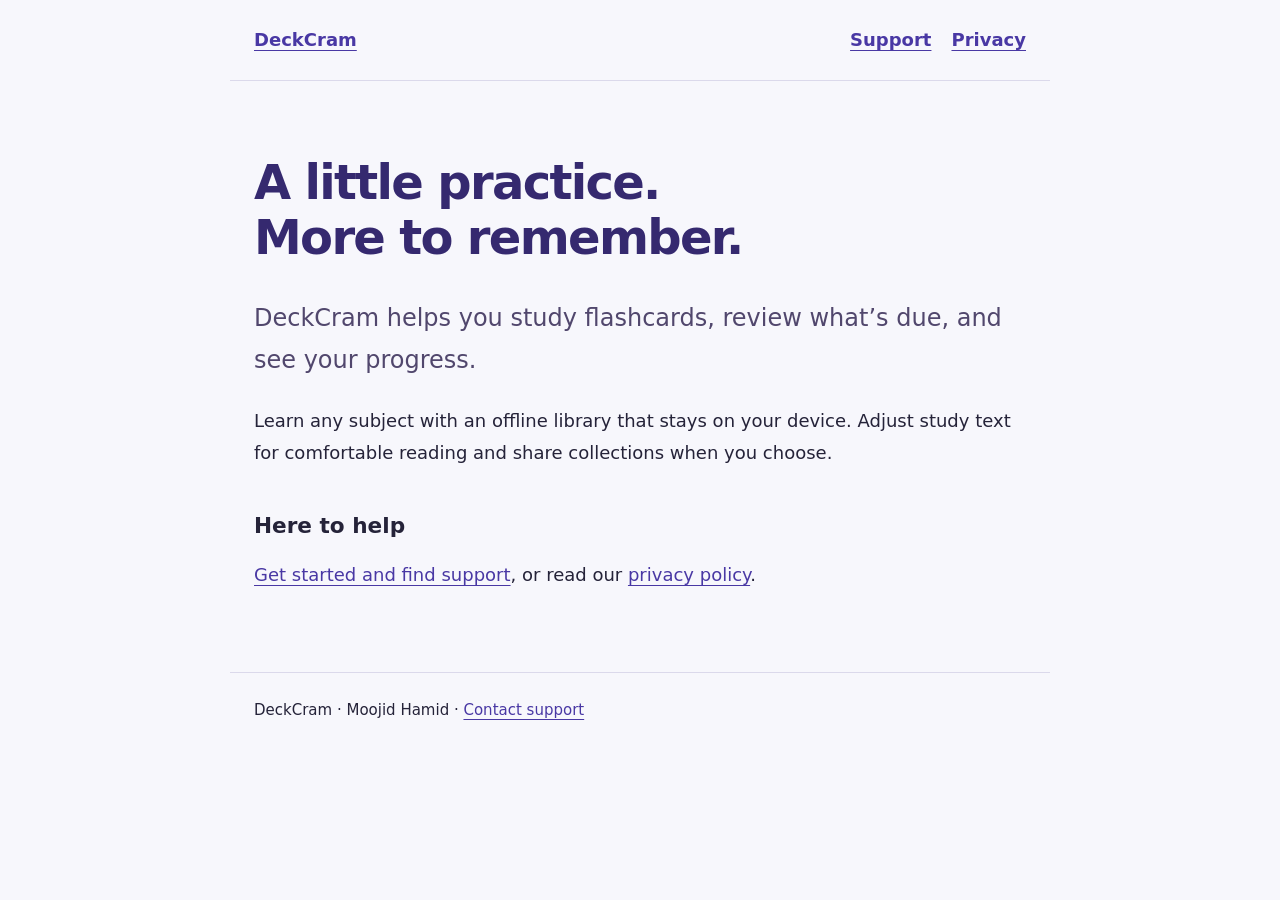
==== index.html @ b6ca06ab "Publish DeckCram support and privacy pages" ====
<!doctype html>
<html lang="en"><head><meta charset="utf-8"><meta name="viewport" content="width=device-width,initial-scale=1"><meta name="description" content="DeckCram flashcards — support and privacy information."><title>Flashcards · DeckCram</title><link rel="stylesheet" href="./style.css"></head>
<body><a class="skip" href="#main">Skip to content</a><header><a href="./">DeckCram</a><nav aria-label="Main"><a href="./support/">Support</a><a href="./privacy/">Privacy</a></nav></header><main id="main"><h1>A little practice.<br>More to remember.</h1><p class="lead">DeckCram helps you study flashcards, review what’s due, and see your progress.</p><p>Learn any subject with an offline library that stays on your device. Adjust study text for comfortable reading and share collections when you choose.</p><h2>Here to help</h2><p><a href="support/">Get started and find support</a>, or read our <a href="privacy/">privacy policy</a>.</p></main><footer>DeckCram · Moojid Hamid · <a href="mailto:moojid@muliamation.com">Contact support</a></footer></body></html>
---- style.css ----
*{box-sizing:border-box}body{margin:0;background:#f7f7fc;color:#252339;font:18px/1.75 system-ui,-apple-system,sans-serif}header,main,footer{max-width:820px;margin:auto;padding:24px}header{display:flex;align-items:center;justify-content:space-between;gap:20px;border-bottom:1px solid #dbd9eb}nav{display:flex;gap:20px;flex-wrap:wrap}a{color:#4938a4;text-underline-offset:4px}a:focus-visible{outline:3px solid #08766c;outline-offset:5px}header a{font-weight:650}h1{font-size:clamp(2rem,6vw,3rem);line-height:1.15;letter-spacing:-.035em;color:#35296f}h2{font-size:1.35rem;line-height:1.35;margin-top:2em}main{padding-top:42px;padding-bottom:64px}footer{font-size:15px;border-top:1px solid #dbd9eb}code{font-size:.9em;overflow-wrap:anywhere}p{overflow-wrap:anywhere}.lead{font-size:24px;color:#51476d}.skip{position:absolute;left:-9999px}.skip:focus{left:12px;background:white;padding:12px}@media(max-width:480px){header{align-items:flex-start;flex-direction:column}header,main,footer{padding-left:20px;padding-right:20px}}
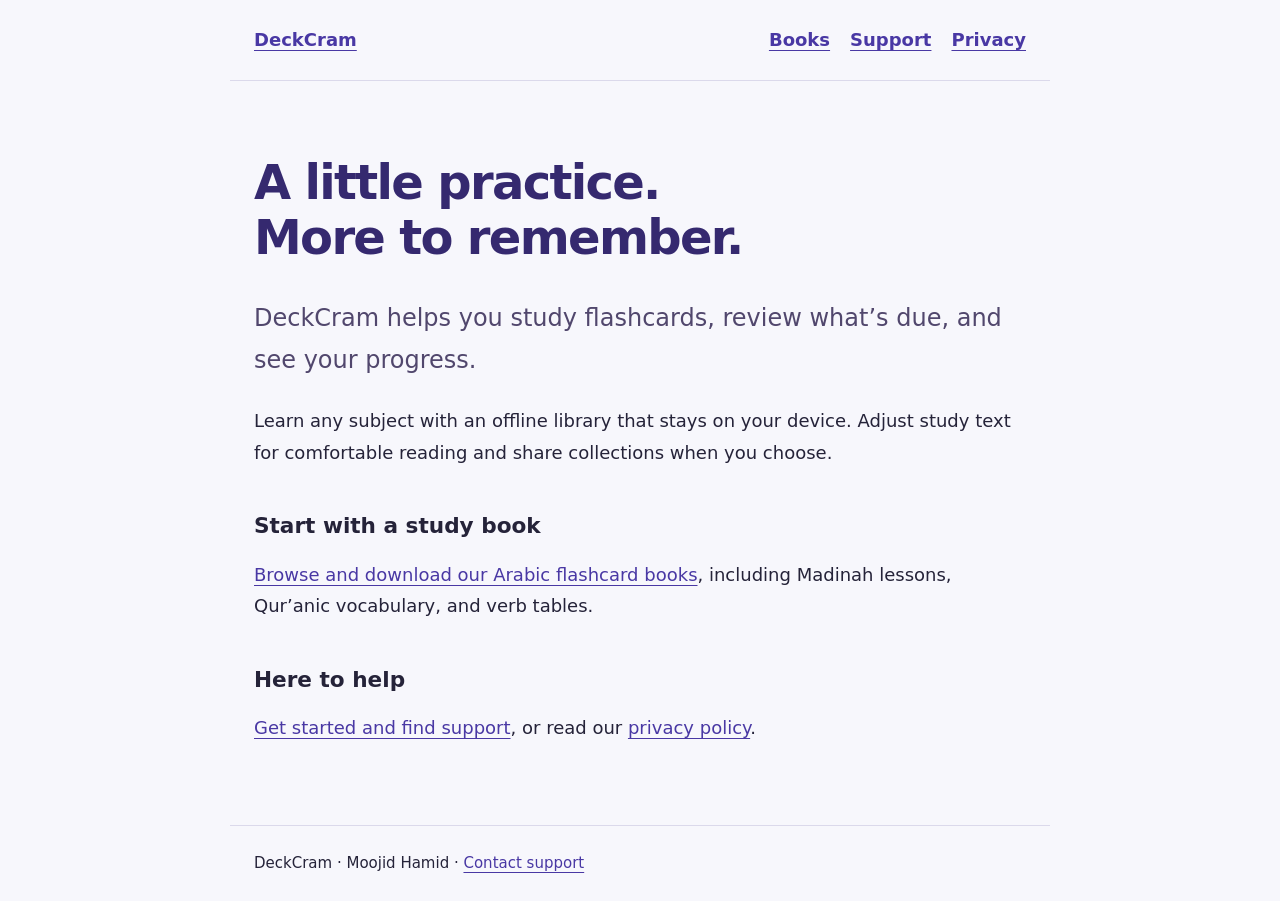
==== commit e37230d7: "Publish Arabic study books and complete verb comparison tables" ====
--- a/index.html
+++ b/index.html
@@ -1,3 +1,3 @@
 <!doctype html>
 <html lang="en"><head><meta charset="utf-8"><meta name="viewport" content="width=device-width,initial-scale=1"><meta name="description" content="DeckCram flashcards — support and privacy information."><title>Flashcards · DeckCram</title><link rel="stylesheet" href="./style.css"></head>
-<body><a class="skip" href="#main">Skip to content</a><header><a href="./">DeckCram</a><nav aria-label="Main"><a href="./support/">Support</a><a href="./privacy/">Privacy</a></nav></header><main id="main"><h1>A little practice.<br>More to remember.</h1><p class="lead">DeckCram helps you study flashcards, review what’s due, and see your progress.</p><p>Learn any subject with an offline library that stays on your device. Adjust study text for comfortable reading and share collections when you choose.</p><h2>Here to help</h2><p><a href="support/">Get started and find support</a>, or read our <a href="privacy/">privacy policy</a>.</p></main><footer>DeckCram · Moojid Hamid · <a href="mailto:moojid@muliamation.com">Contact support</a></footer></body></html>
+<body><a class="skip" href="#main">Skip to content</a><header><a href="./">DeckCram</a><nav aria-label="Main"><a href="./books/">Books</a><a href="./support/">Support</a><a href="./privacy/">Privacy</a></nav></header><main id="main"><h1>A little practice.<br>More to remember.</h1><p class="lead">DeckCram helps you study flashcards, review what’s due, and see your progress.</p><p>Learn any subject with an offline library that stays on your device. Adjust study text for comfortable reading and share collections when you choose.</p><h2>Start with a study book</h2><p><a href="books/">Browse and download our Arabic flashcard books</a>, including Madinah lessons, Qur’anic vocabulary, and verb tables.</p><h2>Here to help</h2><p><a href="support/">Get started and find support</a>, or read our <a href="privacy/">privacy policy</a>.</p></main><footer>DeckCram · Moojid Hamid · <a href="mailto:moojid@muliamation.com">Contact support</a></footer></body></html>
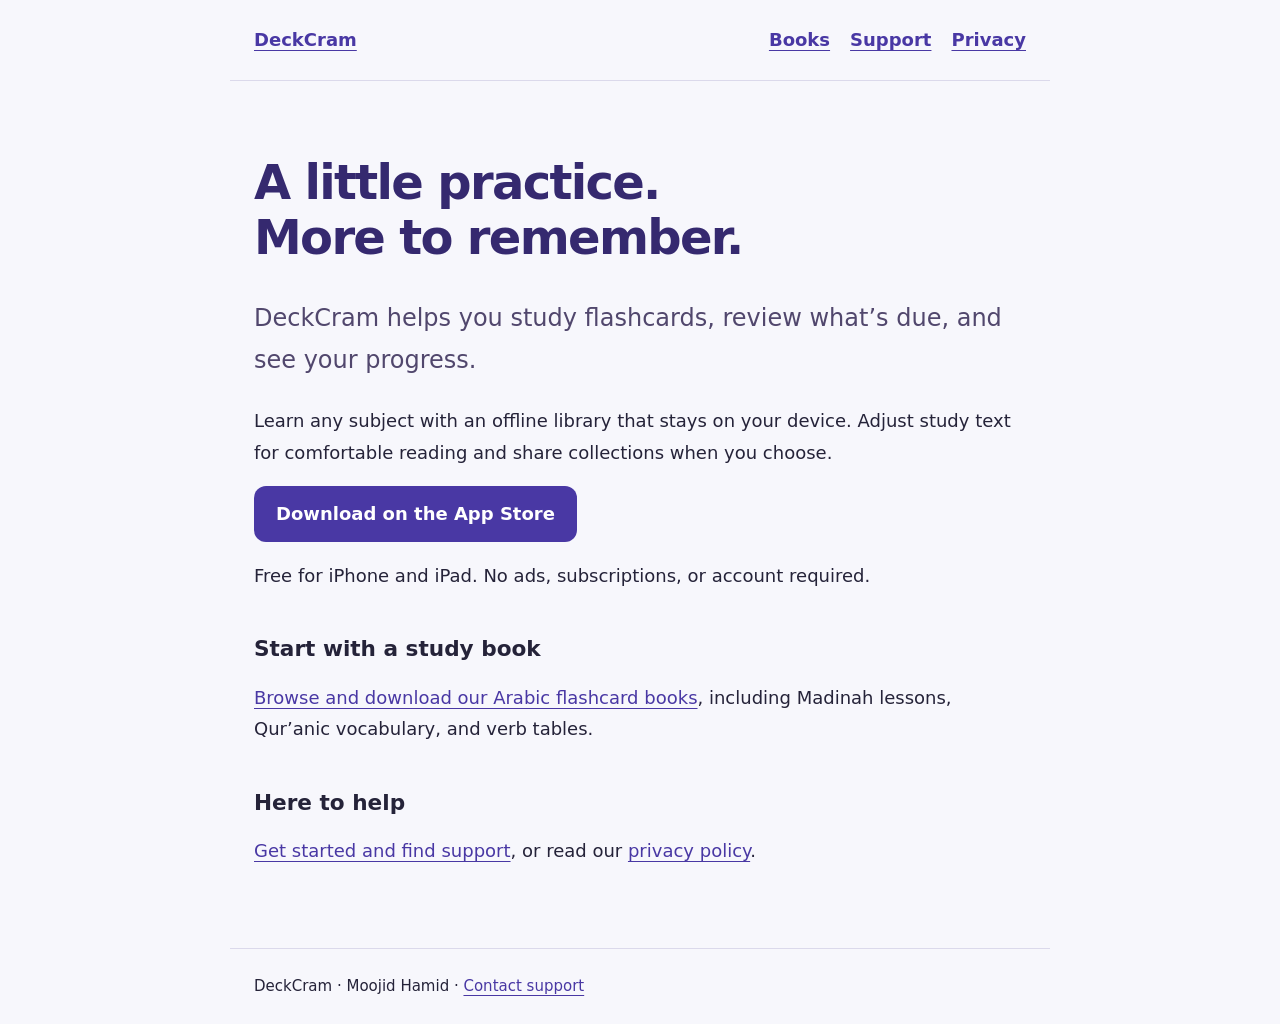
==== commit 9d435982: "Add App Store download button for iPhone and iPad" ====
--- a/index.html
+++ b/index.html
@@ -1,3 +1,3 @@
 <!doctype html>
 <html lang="en"><head><meta charset="utf-8"><meta name="viewport" content="width=device-width,initial-scale=1"><meta name="description" content="DeckCram flashcards — support and privacy information."><title>Flashcards · DeckCram</title><link rel="stylesheet" href="./style.css"></head>
-<body><a class="skip" href="#main">Skip to content</a><header><a href="./">DeckCram</a><nav aria-label="Main"><a href="./books/">Books</a><a href="./support/">Support</a><a href="./privacy/">Privacy</a></nav></header><main id="main"><h1>A little practice.<br>More to remember.</h1><p class="lead">DeckCram helps you study flashcards, review what’s due, and see your progress.</p><p>Learn any subject with an offline library that stays on your device. Adjust study text for comfortable reading and share collections when you choose.</p><h2>Start with a study book</h2><p><a href="books/">Browse and download our Arabic flashcard books</a>, including Madinah lessons, Qur’anic vocabulary, and verb tables.</p><h2>Here to help</h2><p><a href="support/">Get started and find support</a>, or read our <a href="privacy/">privacy policy</a>.</p></main><footer>DeckCram · Moojid Hamid · <a href="mailto:moojid@muliamation.com">Contact support</a></footer></body></html>
+<body><a class="skip" href="#main">Skip to content</a><header><a href="./">DeckCram</a><nav aria-label="Main"><a href="./books/">Books</a><a href="./support/">Support</a><a href="./privacy/">Privacy</a></nav></header><main id="main"><h1>A little practice.<br>More to remember.</h1><p class="lead">DeckCram helps you study flashcards, review what’s due, and see your progress.</p><p>Learn any subject with an offline library that stays on your device. Adjust study text for comfortable reading and share collections when you choose.</p><p><a class="download" href="https://apps.apple.com/app/id6813192523">Download on the App Store</a></p><p>Free for iPhone and iPad. No ads, subscriptions, or account required.</p><h2>Start with a study book</h2><p><a href="books/">Browse and download our Arabic flashcard books</a>, including Madinah lessons, Qur’anic vocabulary, and verb tables.</p><h2>Here to help</h2><p><a href="support/">Get started and find support</a>, or read our <a href="privacy/">privacy policy</a>.</p></main><footer>DeckCram · Moojid Hamid · <a href="mailto:moojid@muliamation.com">Contact support</a></footer></body></html>
--- a/style.css
+++ b/style.css
@@ -1 +1,3 @@
 *{box-sizing:border-box}body{margin:0;background:#f7f7fc;color:#252339;font:18px/1.75 system-ui,-apple-system,sans-serif}header,main,footer{max-width:820px;margin:auto;padding:24px}header{display:flex;align-items:center;justify-content:space-between;gap:20px;border-bottom:1px solid #dbd9eb}nav{display:flex;gap:20px;flex-wrap:wrap}a{color:#4938a4;text-underline-offset:4px}a:focus-visible{outline:3px solid #08766c;outline-offset:5px}header a{font-weight:650}h1{font-size:clamp(2rem,6vw,3rem);line-height:1.15;letter-spacing:-.035em;color:#35296f}h2{font-size:1.35rem;line-height:1.35;margin-top:2em}main{padding-top:42px;padding-bottom:64px}footer{font-size:15px;border-top:1px solid #dbd9eb}code{font-size:.9em;overflow-wrap:anywhere}p{overflow-wrap:anywhere}.lead{font-size:24px;color:#51476d}.skip{position:absolute;left:-9999px}.skip:focus{left:12px;background:white;padding:12px}@media(max-width:480px){header{align-items:flex-start;flex-direction:column}header,main,footer{padding-left:20px;padding-right:20px}}
+
+.download{display:inline-block;padding:12px 22px;border-radius:12px;background:#4938a4;color:#fff;font-weight:650;text-decoration:none}.download:hover{background:#35296f}
